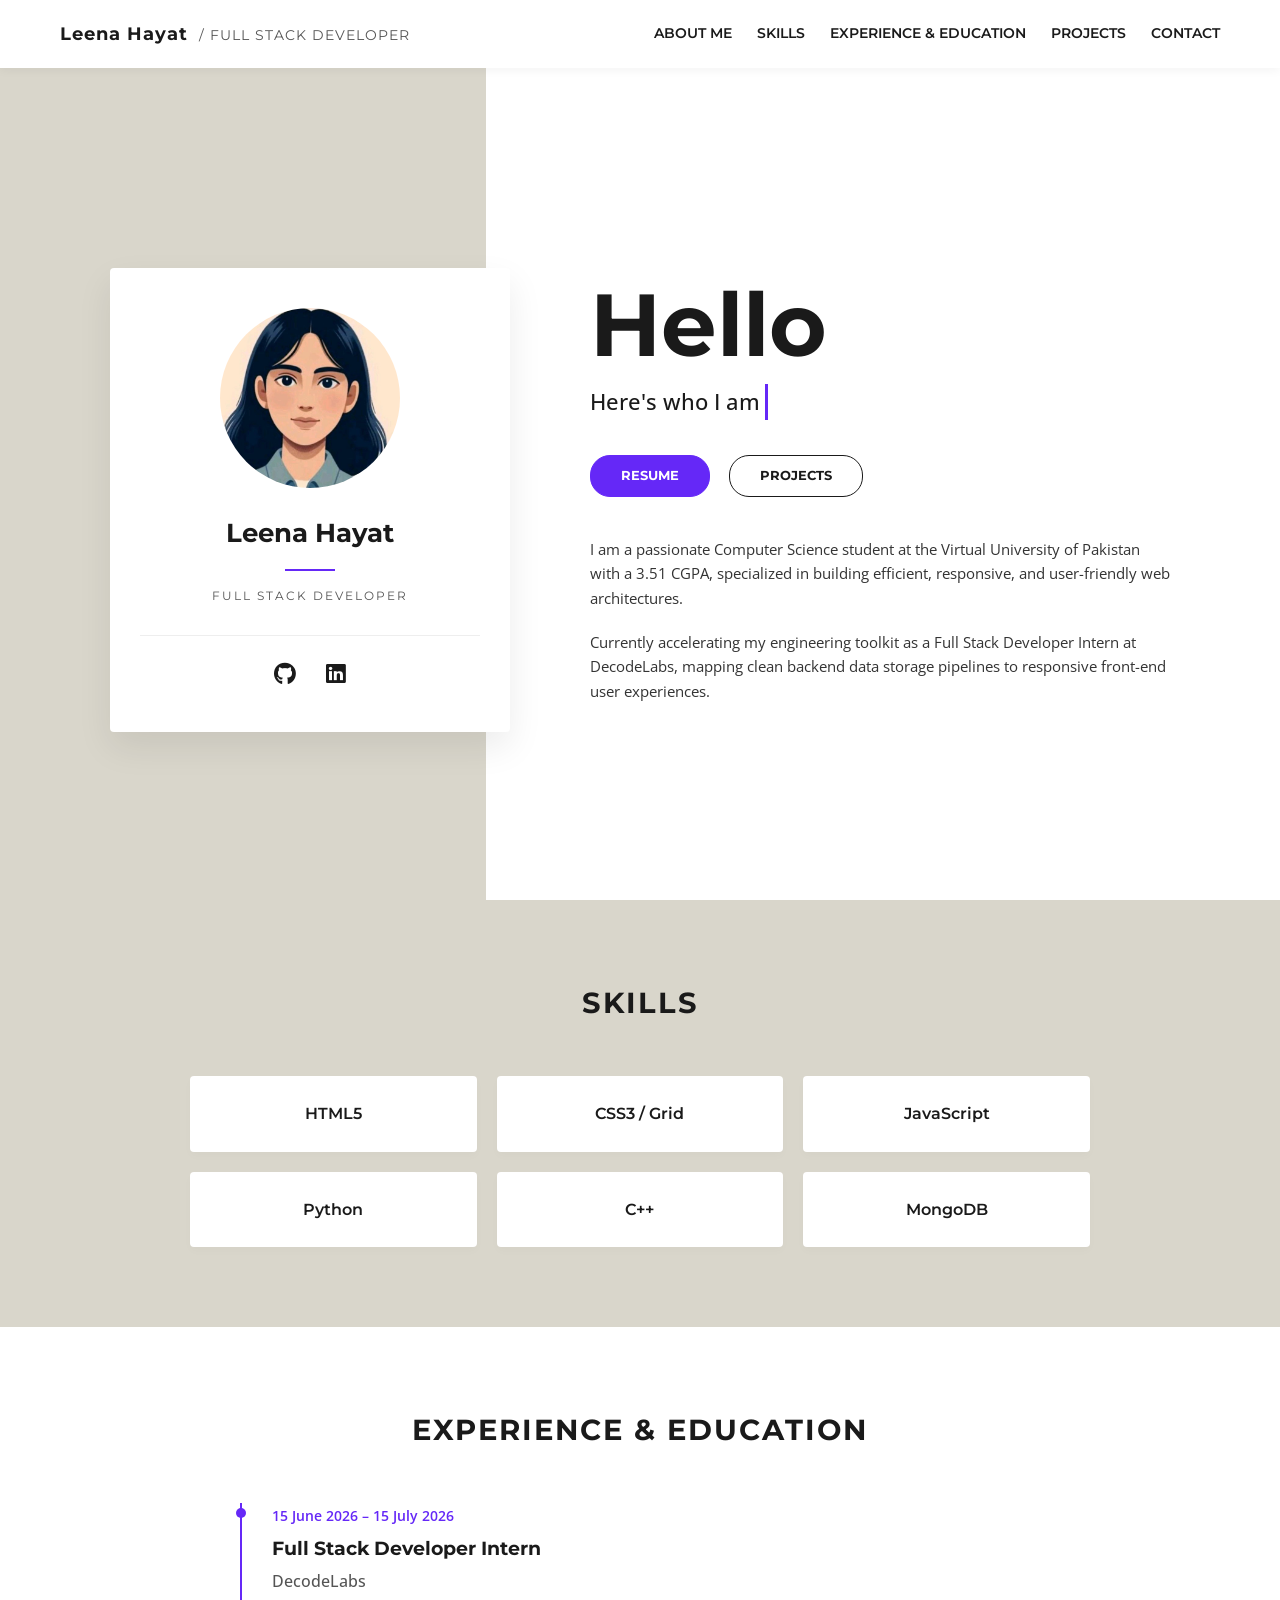
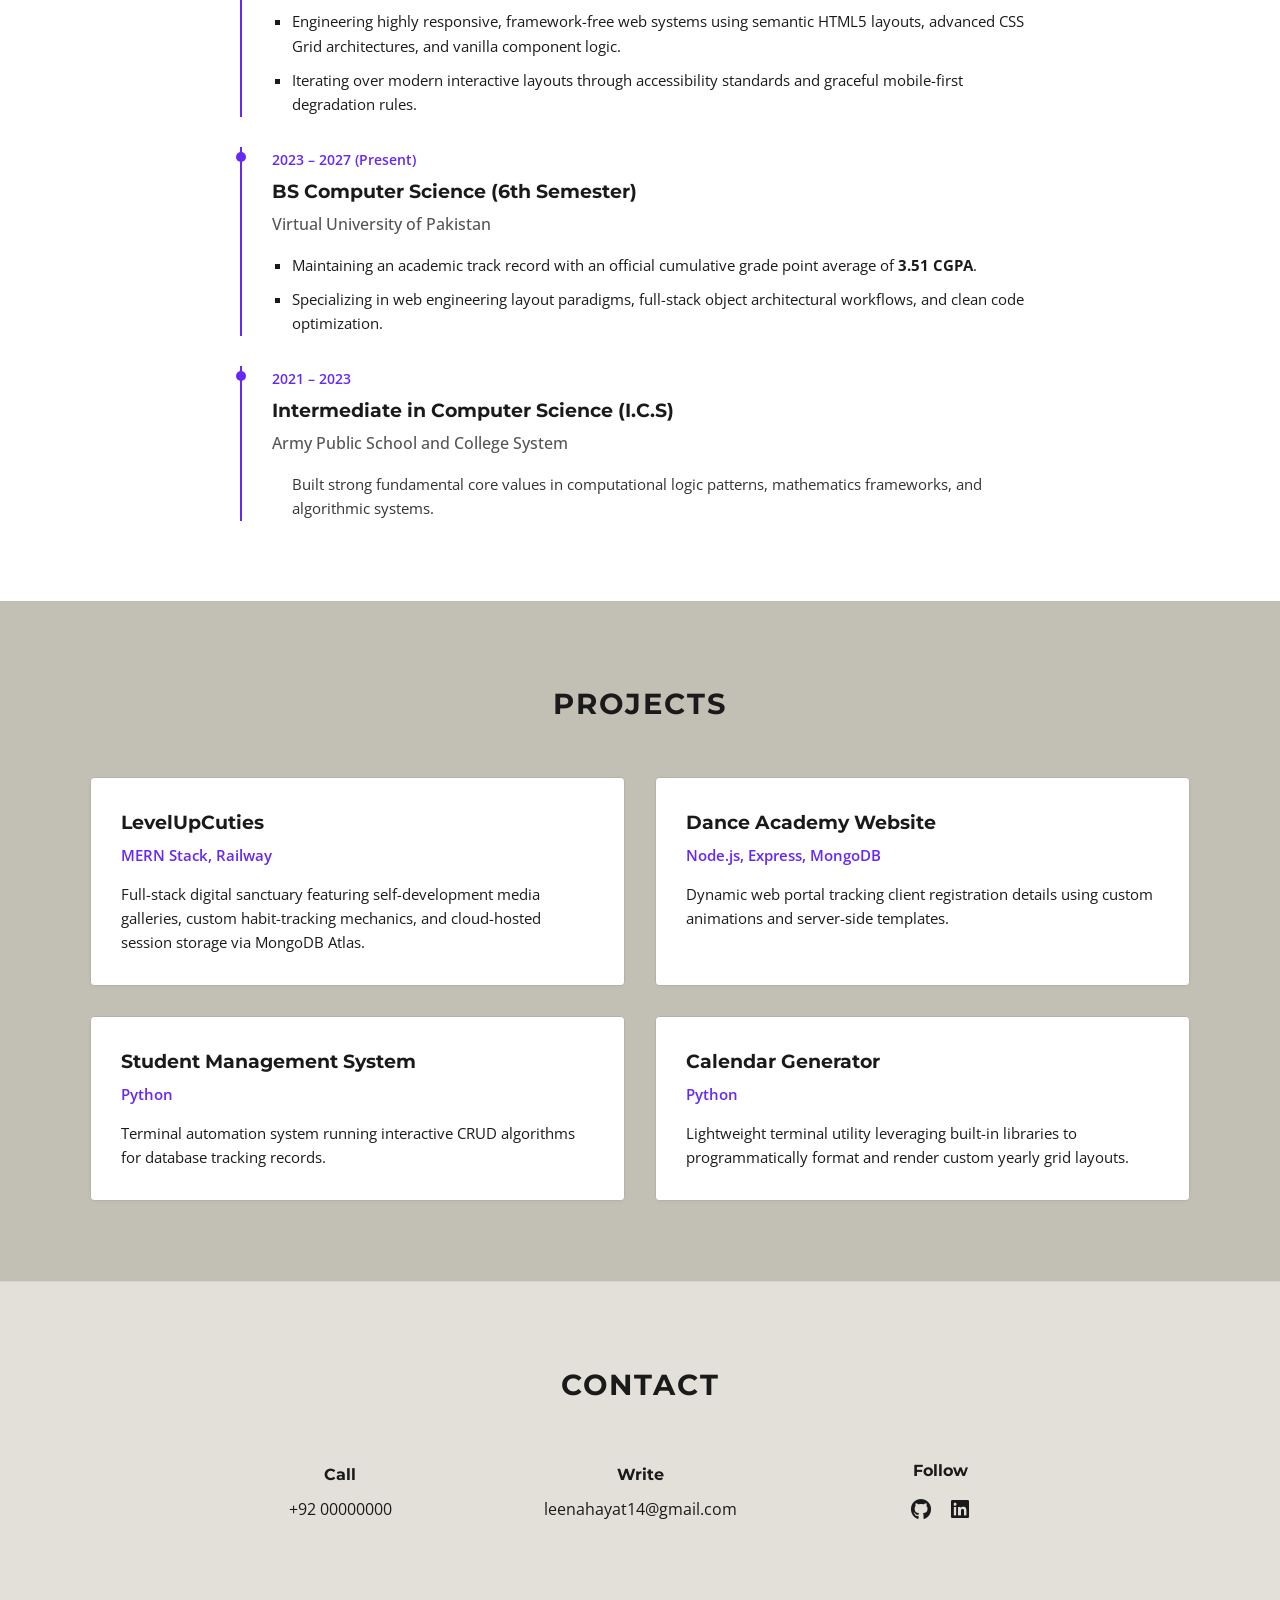
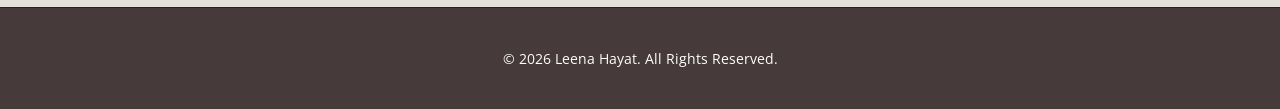
==== index.html @ e0d5264b "Rename mainpage.html to index.html" ====
<!DOCTYPE html>
<html lang="en">
<head>
    <meta charset="UTF-8">
    <meta name="viewport" content="width=device-width, initial-scale=1.0">
    <title>Leena Hayat | Portfolio</title>
    <link rel="stylesheet" href="style.css">
    <link rel="preconnect" href="https://fonts.googleapis.com">
    <link rel="preconnect" href="https://fonts.gstatic.com" crossorigin>
    <link href="https://fonts.googleapis.com/css2?family=Montserrat:wght@400;600;700&family=Open+Sans:wght@400;500&display=swap" rel="stylesheet">
    <link rel="stylesheet" href="https://cdnjs.cloudflare.com/ajax/libs/font-awesome/6.4.0/css/all.min.css">
</head>
<body>

    <header class="navbar">
        <div class="nav-container">
            <div class="logo">
                <strong>Leena Hayat</strong> <span class="title-sub">/ FULL STACK DEVELOPER</span>
            </div>
            <button class="menu-toggle" aria-label="Toggle Navigation" onclick="toggleMenu()">☰</button>
            <nav class="nav-links" id="navLinks">
                <a href="#hero" onclick="toggleMenu()">ABOUT ME</a>
                <a href="#skills" onclick="toggleMenu()">SKILLS</a>
                <a href="#experience" onclick="toggleMenu()">EXPERIENCE & EDUCATION</a>
                <a href="#projects" onclick="toggleMenu()">PROJECTS</a>
                <a href="#contact" onclick="toggleMenu()">CONTACT</a>
            </nav>
        </div>
    </header>

    <main class="hero-wrapper" id="hero">
        <div class="hero-container">
            
            <div class="profile-card">
                <div class="avatar-container">
                    <img src="leenaprofile.jpeg" alt="Leena Hayat" class="profile-img">
                </div>
                <h2>Leena Hayat</h2>
                <div class="divider"></div>
                <p class="card-sub">FULL STACK DEVELOPER</p>
                <div class="card-socials">
                    <a href="https://github.com/leenahayat" target="_blank" title="GitHub"><i class="fab fa-github"></i></a>
                    <a href="https://www.linkedin.com/in/leena-hayat/" target="_blank" title="LinkedIn"><i class="fab fa-linkedin"></i></a>
                </div>
            </div>

            <div class="hero-text-content">
                <h1 class="main-heading" id="typewriter-title"></h1>
                <p class="tagline" id="typewriter-sub"></p>
                
                <div class="cta-buttons">
                    <a href="Leena_Hayat_CV_.pdf" target="_blank" class="btn btn-primary">RESUME</a>
                    <a href="#projects" class="btn btn-secondary">PROJECTS</a>
                </div>

                <div class="about-paragraphs">
                    <p>I am a passionate Computer Science student at the Virtual University of Pakistan with a 3.51 CGPA, specialized in building efficient, responsive, and user-friendly web architectures.</p>
                    <p>Currently accelerating my engineering toolkit as a Full Stack Developer Intern at DecodeLabs, mapping clean backend data storage pipelines to responsive front-end user experiences.</p>
                </div>
            </div>

        </div>
    </main>

    <section class="skills-section" id="skills">
        <h2 class="section-title">SKILLS</h2>
        <div class="skills-grid">
            <div class="skill-card">HTML5</div>
            <div class="skill-card">CSS3 / Grid</div>
            <div class="skill-card">JavaScript</div>
            <div class="skill-card">Python</div>
            <div class="skill-card">C++</div>
            <div class="skill-card">MongoDB</div>
        </div>
    </section>

    <section class="experience-section" id="experience">
        <h2 class="section-title">EXPERIENCE & EDUCATION</h2>
        <div class="timeline-container">
            
            <div class="experience-box">
                <span class="timeline-date">15 June 2026 – 15 July 2026</span>
                <h3>Full Stack Developer Intern</h3>
                <h4 class="company-name">DecodeLabs</h4>
                <ul class="exp-details">
                    <li>Engineering highly responsive, framework-free web systems using semantic HTML5 layouts, advanced CSS Grid architectures, and vanilla component logic.</li>
                    <li>Iterating over modern interactive layouts through accessibility standards and graceful mobile-first degradation rules.</li>
                </ul>
            </div>

            <div class="experience-box">
                <span class="timeline-date">2023 – 2027 (Present)</span>
                <h3>BS Computer Science (6th Semester)</h3>
                <h4 class="company-name">Virtual University of Pakistan</h4>
                <ul class="exp-details">
                    <li>Maintaining an academic track record with an official cumulative grade point average of <strong>3.51 CGPA</strong>.</li>
                    <li>Specializing in web engineering layout paradigms, full-stack object architectural workflows, and clean code optimization.</li>
                </ul>
            </div>

            <div class="experience-box">
                <span class="timeline-date">2021 – 2023</span>
                <h3>Intermediate in Computer Science (I.C.S)</h3>
                <h4 class="company-name">Army Public School and College System</h4>
                <p style="font-size: 0.95rem; margin-top: 8px; color: #333333; padding-left: 20px;">
                    Built strong fundamental core values in computational logic patterns, mathematics frameworks, and algorithmic systems.
                </p>
            </div>

        </div>
    </section>

    <section class="projects-section" id="projects">
        <h2 class="section-title">PROJECTS</h2>
        
        <div class="gallery-wrapper-mobile">
            <div class="projects-grid" id="projectGrid">
                
                <a href="https://github.com/leenahayat" target="_blank" class="project-card">
                    <h3>LevelUpCuties</h3>
                    <p class="proj-stack">MERN Stack, Railway</p>
                    <p>Full-stack digital sanctuary featuring self-development media galleries, custom habit-tracking mechanics, and cloud-hosted session storage via MongoDB Atlas.</p>
                </a>

                <a href="https://github.com/leenahayat" target="_blank" class="project-card">
                    <h3>Dance Academy Website</h3>
                    <p class="proj-stack">Node.js, Express, MongoDB</p>
                    <p>Dynamic web portal tracking client registration details using custom animations and server-side templates.</p>
                </a>

                <a href="https://github.com/leenahayat" target="_blank" class="project-card">
                    <h3>Student Management System</h3>
                    <p class="proj-stack">Python</p>
                    <p>Terminal automation system running interactive CRUD algorithms for database tracking records.</p>
                </a>

                <a href="https://github.com/leenahayat" target="_blank" class="project-card">
                    <h3>Calendar Generator</h3>
                    <p class="proj-stack">Python</p>
                    <p>Lightweight terminal utility leveraging built-in libraries to programmatically format and render custom yearly grid layouts.</p>
                </a>

            </div>

            <div class="gallery-dots" id="galleryDots">
                <span class="dot active"></span>
                <span class="dot"></span>
                <span class="dot"></span>
                <span class="dot"></span>
            </div>
        </div>
    </section>

    <section class="contact-section" id="contact">
        <h2 class="section-title">CONTACT</h2>
        <div class="contact-info-grid">
            <div class="contact-item">
                <strong>Call</strong>
                <p>+92 00000000</p>
            </div>
            <div class="contact-item">
                <strong>Write</strong>
                <p>leenahayat14@gmail.com</p>
            </div>
            <div class="contact-item">
                <strong>Follow</strong>
                <div class="footer-socials">
                    <a href="https://github.com/leenahayat" target="_blank" title="GitHub"><i class="fab fa-github"></i></a>
                    <a href="https://www.linkedin.com/in/leena-hayat/" target="_blank" title="LinkedIn"><i class="fab fa-linkedin"></i></a>
                </div>
            </div>
        </div>
    </section>

    <footer class="footer">
        <p>&copy; 2026 Leena Hayat. All Rights Reserved.</p>
    </footer>

    <script>
        // Navbar toggle control
        function toggleMenu() {
            const navLinks = document.getElementById('navLinks');
            const toggleBtn = document.querySelector('.menu-toggle');
            
            if(window.innerWidth <= 768) {
                navLinks.classList.toggle('active');
                toggleBtn.textContent = navLinks.classList.contains('active') ? '✕' : '☰';
            }
        }

        // Asynchronous Typewriter Animation Engine
        const titleText = "Hello";
        const subText = "Here's who I am & what I do";
        
        let titleIndex = 0;
        let subIndex = 0;
        
        const titleElement = document.getElementById("typewriter-title");
        const subElement = document.getElementById("typewriter-sub");

        function typeTitle() {
            if (titleIndex < titleText.length) {
                titleElement.innerHTML += titleText.charAt(titleIndex);
                titleIndex++;
                setTimeout(typeTitle, 120); // Speed of "Hello" typing
            } else {
                titleElement.style.borderRight = "none";
                setTimeout(typeSub, 400);
            }
        }

        function typeSub() {
            subElement.style.borderRight = "3px solid var(--color-accent)";
            
            if (subIndex < subText.length) {
                subElement.innerHTML += subText.charAt(subIndex);
                subIndex++;
                setTimeout(typeSub, 60); // Speed of tagline typing
            }
        }

        // Mobile Gallery Carousel Navigation Dots Dynamic Sync Tracker
        const projectGrid = document.getElementById('projectGrid');
        const dots = document.querySelectorAll('.gallery-dots .dot');

        if (projectGrid && dots.length > 0) {
            projectGrid.addEventListener('scroll', () => {
                const scrollLeft = projectGrid.scrollLeft;
                const cardWidth = projectGrid.querySelector('.project-card').clientWidth + 16; // Include structural card gap
                const activeIndex = Math.round(scrollLeft / cardWidth);
                
                dots.forEach((dot, index) => {
                    if (index === activeIndex) {
                        dot.classList.add('active');
                    } else {
                        dot.classList.remove('active');
                    }
                });
            });
        }

        // Initialize script on document load
        window.addEventListener("DOMContentLoaded", () => {
            titleElement.style.borderRight = "3px solid var(--color-accent)";
            setTimeout(typeTitle, 500);
        });
    </script>
</body>
</html>
---- style.css ----
:root {
    --bg-warm-canvas: #D9D6CB;    
    --bg-projects-darker: #C2BFB4; 
    --color-accent: #6528F7;      
    --color-dark: #1A1A1A;        
    --color-darkest-grey: #463a3a; 
    --color-muted: #555555;      
    --font-headings: 'Montserrat', sans-serif;
    --font-body: 'Open Sans', sans-serif;
}

* {
    margin: 0;
    padding: 0;
    box-sizing: border-box;
}

html {
    scroll-behavior: smooth;
}

body {
    background-color: #FFFFFF;
    color: var(--color-dark);
    font-family: var(--font-body);
    line-height: 1.6;
    overflow-x: hidden;
}


.navbar {
    position: fixed;
    top: 0;
    left: 0;
    width: 100%;
    background: #FFFFFF;
    z-index: 9999;
    box-shadow: 0 2px 10px rgba(0, 0, 0, 0.05);
}

.nav-container {
    max-width: 1200px;
    margin: 0 auto;
    display: flex;
    justify-content: space-between;
    align-items: center;
    padding: 20px 20px;
    position: relative;
}

.logo {
    font-family: var(--font-headings);
    font-size: 1.1rem;
    letter-spacing: 1px;
}

.title-sub {
    color: var(--color-muted);
    font-size: 0.85rem;
    font-weight: 400;
    margin-left: 5px;
}

.nav-links {
    display: flex;
    align-items: center;
}

.nav-links a {
    text-decoration: none;
    color: var(--color-dark);
    font-family: var(--font-headings);
    font-size: 0.85rem;
    font-weight: 600;
    margin-left: 25px;
    transition: color 0.2s ease;
}

.nav-links a:hover {
    color: var(--color-accent);
}

.menu-toggle {
    display: none;
    background: none;
    border: none;
    font-size: 1.8rem;
    cursor: pointer;
    color: var(--color-dark);
    z-index: 10000;
}


.hero-wrapper {
    min-height: 100vh;
    padding-top: 100px;
    display: flex;
    align-items: center;
    position: relative;
}

.hero-wrapper::before {
    content: '';
    position: absolute;
    top: 0;
    left: 0;
    width: 38%;
    height: 100%;
    background-color: var(--bg-warm-canvas);
    z-index: -1;
}

.hero-container {
    max-width: 1100px;
    margin: 0 auto;
    width: 100%;
    display: grid;
    grid-template-columns: 400px 1fr;
    gap: 60px;
    padding: 40px 20px;
    align-items: center;
}


.profile-card {
    background: #FFFFFF;
    box-shadow: 0 15px 35px rgba(0, 0, 0, 0.08);
    border-radius: 4px;
    padding: 40px 30px;
    text-align: center;
}

.avatar-container {
    width: 180px;
    height: 180px;
    border-radius: 50%;
    margin: 0 auto 25px auto;
    overflow: hidden;
    background: rgba(0, 0, 0, 0.05);
}

.profile-img {
    width: 100%;
    height: 100%;
    object-fit: cover;
}

.profile-card h2 {
    font-family: var(--font-headings);
    font-size: 1.6rem;
    margin-bottom: 15px;
}

.divider {
    width: 50px;
    height: 2px;
    background-color: var(--color-accent);
    margin: 0 auto 15px auto;
}

.card-sub {
    font-family: var(--font-headings);
    letter-spacing: 2px;
    font-size: 0.75rem;
    color: var(--color-muted);
    margin-bottom: 30px;
}

.card-socials {
    display: flex;
    justify-content: center;
    gap: 30px;
    border-top: 1px solid #EEEEEE;
    padding-top: 20px;
}

.card-socials a {
    text-decoration: none;
    color: var(--color-dark);
    font-size: 1.4rem;
    transition: color 0.2s ease;
}

.card-socials a:hover {
    color: var(--color-accent);
}

/* Right Narrative Grid Column */
.hero-text-content {
    padding-left: 20px;
}

.main-heading {
    font-family: var(--font-headings);
    font-size: 5.5rem;
    font-weight: 700;
    line-height: 1.1;
    display: inline-block;
    padding-right: 5px;
    margin-bottom: 10px;
    white-space: nowrap;
    animation: blinkCursor 0.8s step-end infinite;
}

.tagline {
    font-size: 1.4rem;
    margin-bottom: 35px;
    font-weight: 500;
    display: block;
    width: max-content;
    max-width: 100%;
    padding-right: 5px;
    white-space: nowrap;
    animation: blinkCursor 0.8s step-end infinite;
}

@media (max-width: 480px) {
    .main-heading, .tagline {
        white-space: normal !important;
        border-right: none !important;
        animation: none !important;
    }
}

@keyframes blinkCursor {
    from, to { border-color: transparent }
    50% { border-color: var(--color-accent); }
}

.cta-buttons {
    margin-bottom: 40px;
}

.btn {
    display: inline-block;
    padding: 10px 30px;
    border-radius: 20px;
    text-decoration: none;
    font-family: var(--font-headings);
    font-size: 0.8rem;
    font-weight: 700;
    margin-right: 15px;
    transition: all 0.2s ease;
}

.btn-primary {
    background-color: var(--color-accent);
    color: #FFFFFF;
    border: 1px solid var(--color-accent);
}

.btn-primary:hover {
    background-color: #4C11D3;
}

.btn-secondary {
    background-color: transparent;
    color: var(--color-dark);
    border: 1px solid var(--color-dark);
}

.btn-secondary:hover {
    background-color: var(--color-dark);
    color: #FFFFFF;
}

.about-paragraphs p {
    margin-bottom: 20px;
    color: #333333;
    font-size: 0.95rem;
}

/* --- Section Standards --- */
.section-title {
    font-family: var(--font-headings);
    text-align: center;
    font-size: 1.8rem;
    letter-spacing: 2px;
    margin-bottom: 50px;
    position: relative;
}


.skills-section {
    background-color: var(--bg-warm-canvas);
    padding: 80px 20px;
}

.skills-grid {
    max-width: 900px;
    margin: 0 auto;
    display: grid;
    grid-template-columns: repeat(3, 1fr);
    gap: 20px;
}

.skill-card {
    background: #FFFFFF;
    padding: 25px;
    text-align: center;
    font-family: var(--font-headings);
    font-weight: 600;
    border-radius: 4px;
    box-shadow: 0 4px 10px rgba(0,0,0,0.02);
    position: relative;
    overflow: hidden;
    transition: transform 0.3s cubic-bezier(0.25, 1, 0.5, 1), box-shadow 0.3s ease;
}

.skill-card:hover {
    transform: translateY(-5px);
    box-shadow: 0 12px 24px rgba(0, 0, 0, 0.12);
}

.skill-card::before, .project-card::before {
    content: '';
    position: absolute;
    top: 0;
    left: -150%;
    width: 50%;
    height: 100%;
    background: linear-gradient(to right, rgba(255,255,255,0) 0%, rgba(255,255,255,0.4) 50%, rgba(255,255,255,0) 100%);
    transform: skewX(-25deg);
}

.skill-card:hover::before, .project-card:hover::before {
    animation: shineEffect 0.75s ease-in-out;
}

@keyframes shineEffect {
    100% { left: 200%; }
}


.experience-section {
    padding: 80px 20px;
    background: #FFFFFF;
}

.timeline-container {
    max-width: 800px;
    margin: 0 auto;
}

.experience-box {
    border-left: 2px solid var(--color-accent);
    padding-left: 30px;
    position: relative;
    margin-bottom: 30px;
}

.experience-box:last-child {
    margin-bottom: 0;
}

.experience-box::before {
    content: '';
    position: absolute;
    left: -6px;
    top: 5px;
    width: 10px;
    height: 10px;
    background-color: var(--color-accent);
    border-radius: 50%;
}

.timeline-date {
    font-weight: 600;
    color: var(--color-accent);
    font-size: 0.9rem;
}

.experience-box h3 {
    font-family: var(--font-headings);
    margin: 5px 0;
}

.company-name {
    color: var(--color-muted);
    font-weight: 500;
    margin-bottom: 15px;
}

.exp-details {
    list-style-type: square;
    padding-left: 20px;
}

.exp-details li {
    margin-bottom: 10px;
    font-size: 0.95rem;
}


.projects-section {
    padding: 80px 20px;
    background-color: var(--bg-projects-darker);
}

.projects-grid {
    max-width: 1100px;
    margin: 0 auto;
    display: grid;
    grid-template-columns: repeat(2, 1fr);
    gap: 30px;
}

.project-card {
    background: #FFFFFF;
    border: 1px solid #B5B2A8;
    padding: 30px;
    border-radius: 4px;
    box-shadow: 0 2px 5px rgba(0,0,0,0.02);
    text-decoration: none;
    color: inherit;
    display: block;
    position: relative;
    overflow: hidden;
    transition: transform 0.3s cubic-bezier(0.25, 1, 0.5, 1), box-shadow 0.3s ease, border-color 0.3s ease;
}

.project-card:hover {
    transform: translateY(-6px);
    box-shadow: 0 15px 30px rgba(0, 0, 0, 0.15);
    border-color: var(--color-accent);
}

.project-card h3 {
    font-family: var(--font-headings);
    margin-bottom: 5px;
}

.proj-stack {
    font-size: 0.8rem;
    color: var(--color-accent);
    font-weight: 600;
    margin-bottom: 15px;
}

.project-card p {
    font-size: 0.95rem;
}


.gallery-dots {
    display: none;
}

.contact-section {
    padding: 80px 20px;
    background: rgba(217, 214, 203, 0.75);
    backdrop-filter: blur(10px);
    -webkit-backdrop-filter: blur(10px);
    border-top: 1px solid rgba(0, 0, 0, 0.05);
}

.contact-info-grid {
    max-width: 900px;
    margin: 0 auto;
    display: grid;
    grid-template-columns: repeat(3, 1fr);
    text-align: center;
    align-items: center;
}

.contact-item strong {
    font-family: var(--font-headings);
    display: block;
    margin-bottom: 10px;
}

.footer-socials {
    display: flex;
    justify-content: center;
    gap: 20px;
}

.footer-socials a {
    color: var(--color-dark);
    font-size: 1.3rem;
    transition: color 0.2s ease;
}

.footer-socials a:hover {
    color: var(--color-accent);
}


.footer {
    background: var(--color-darkest-grey); 
    color: #FFFFFF; 
    text-align: center;
    padding: 40px 20px;
    border-top: 1px solid #222222;
    font-size: 0.85rem;
}

.footer p { color: #FFFFFF; }


@media (max-width: 1024px) {
    .hero-container {
        grid-template-columns: 1fr;
        justify-content: center;
    }
    .hero-wrapper::before {
        width: 100%;
        height: 450px;
    }
    .profile-card {
        max-width: 450px;
        margin: 0 auto;
    }
    .hero-text-content {
        text-align: center;
        padding-left: 0;
    }
}

@media screen and (max-width: 768px) {
    
    .menu-toggle {
        display: block;
    }

    .title-sub {
        display: none;
    }

    .nav-links {
        display: flex;
        flex-direction: column;
        position: absolute;
        top: 100%;
        left: 0;
        width: 100%;
        background-color: #FFFFFF;
        box-shadow: 0 8px 16px rgba(0, 0, 0, 0.08);
        padding: 0;
        max-height: 0;
        overflow: hidden;
        transition: max-height 0.3s cubic-bezier(0.4, 0, 0.2, 1), padding 0.3s ease;
    }

    .nav-links.active {
        max-height: 360px;
        padding: 10px 0;
        border-top: 1px solid #F5F5F5;
    }

    .nav-links a {
        width: 100%;
        text-align: center;
        padding: 12px 0 !important;
        margin: 0 !important;
        font-size: 0.9rem !important;
        font-weight: 600;
        color: var(--color-dark);
        border-bottom: 1px solid #FAFAFA;
    }

    .nav-links a:last-child { border-bottom: none; }
    .nav-links a:hover { background-color: #F9F9F9; color: var(--color-accent); }
    
 
    .hero-container {
        display: flex;
        flex-direction: column;
        align-items: center;
        text-align: center;
        padding: 2rem 1rem;
    }

    .profile-card {
        width: 100%;
        max-width: 320px;
        margin-bottom: 2.5rem;
        box-shadow: 0 8px 24px rgba(0, 0, 0, 0.06);
        border-radius: 16px;
        padding: 2rem 1.5rem;
    }

    .hero-text-content {
        width: 100%;
        display: flex;
        flex-direction: column;
        align-items: center; 
    }

    .main-heading {
        font-size: 2.5rem !important;
        margin-bottom: 0.5rem;
        text-align: center;
        display: block; 
        padding-right: 0;
    }


    .tagline {
        font-size: 1.1rem !important;
        text-align: center !important;
        margin: 0 auto 2rem auto !important; 
        padding-right: 0 !important;
        display: inline-block !important;
        width: auto !important;
    }

    .about-paragraphs p {
        font-size: 0.95rem;
        line-height: 1.6;
        text-align: justify;
        text-align-last: center;
        margin-bottom: 1rem;
        padding: 0 0.5rem;
    }

    .cta-buttons {
        display: flex;
        justify-content: center;
        gap: 12px;
        margin-bottom: 2rem;
        width: 100%;
    }

    .btn {
        width: 45%;
        padding: 10px 0;
        font-size: 0.9rem;
        margin-right: 0 !important;
    }

 
    .skills-grid {
        display: grid !important;
        grid-template-columns: repeat(2, 1fr) !important;
        gap: 12px !important;
        padding: 0 1rem;
    }

    .skill-card {
        padding: 14px 8px !important;
        font-size: 0.9rem !important;
        font-weight: 600;
        border-radius: 8px;
    }

    .experience-section { padding: 3rem 1rem !important; }
    .experience-box { padding: 1.5rem !important; margin-bottom: 1.5rem !important; border-radius: 12px; }
    .experience-box h3 { font-size: 1.15rem; }
    .exp-details { padding-left: 18px !important; }
    .exp-details li { font-size: 0.9rem !important; margin-bottom: 8px; }

    .projects-section {
        padding: 3rem 0rem 2rem 0rem !important; 
    }

    .projects-section .section-title {
        padding: 0 1rem;
        margin-bottom: 30px;
    }

    .gallery-wrapper-mobile {
        width: 100%;
        display: flex;
        flex-direction: column;
        align-items: center;
    }

    .projects-grid {
        display: flex !important;
        flex-direction: row !important;
        gap: 16px;
        width: 100%;
        overflow-x: auto !important;
        scroll-snap-type: x mandatory;
        padding: 0 24px 20px 24px;
        scrollbar-width: none; 
    }

    .projects-grid::-webkit-scrollbar {
        display: none;
    }


    .project-card {
        flex: 0 0 calc(100% - 16px) !important; 
        max-width: 340px;
        scroll-snap-align: center;
        background: #FFFFFF;
        border: none !important; 
        padding: 24px !important;
        border-radius: 16px !important; 
        box-shadow: 0 8px 24px rgba(0, 0, 0, 0.06) !important;
        white-space: normal;
        text-align: left;
    }


    .gallery-dots {
        display: flex;
        justify-content: center;
        align-items: center;
        gap: 8px;
        margin-top: 5px;
        width: 100%;
    }

    .gallery-dots .dot {
        width: 8px;
        height: 8px;
        background-color: #B5B2A8;
        border-radius: 50%;
        transition: background-color 0.2s ease, transform 0.2s ease;
    }


    .gallery-dots .dot.active {
        background-color: var(--color-accent);
        transform: scale(1.1);
    }


    .contact-info-grid {
        grid-template-columns: 1fr !important;
        gap: 1.5rem !important;
        text-align: center;
    }
}
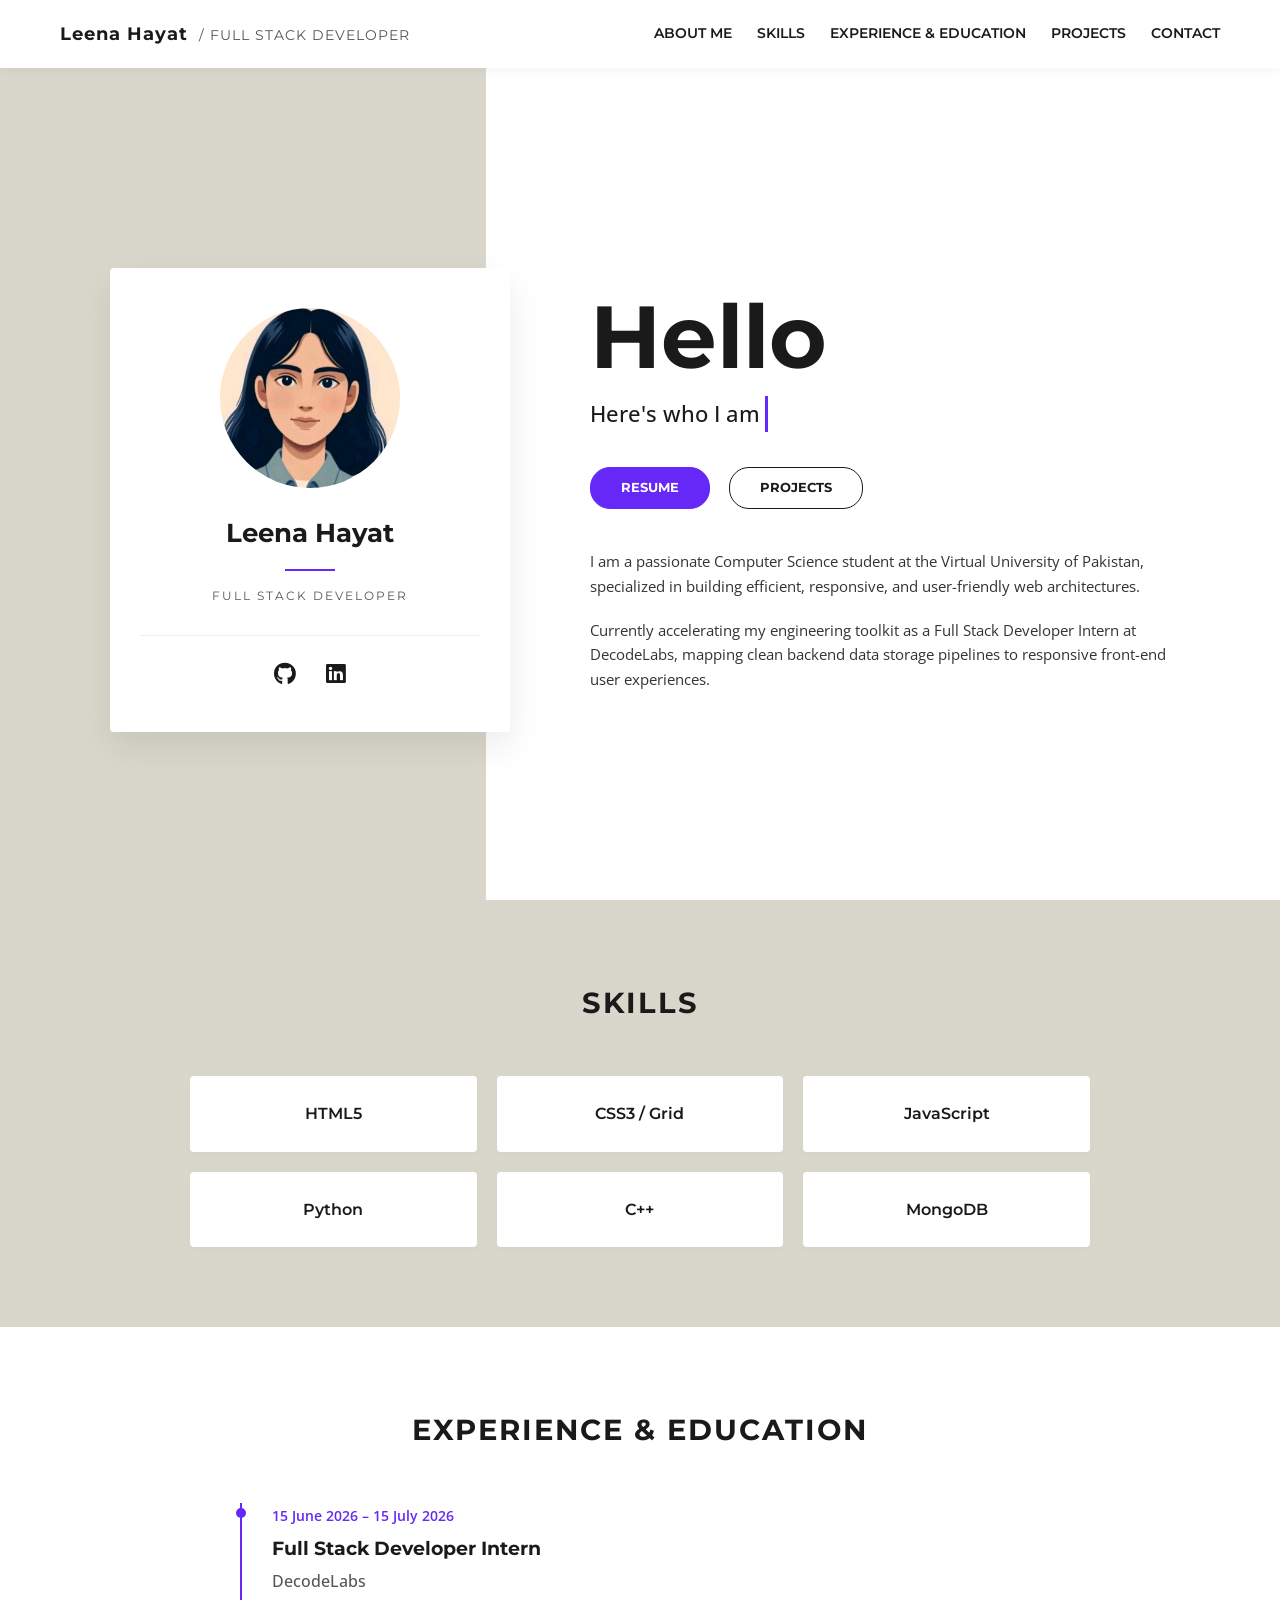
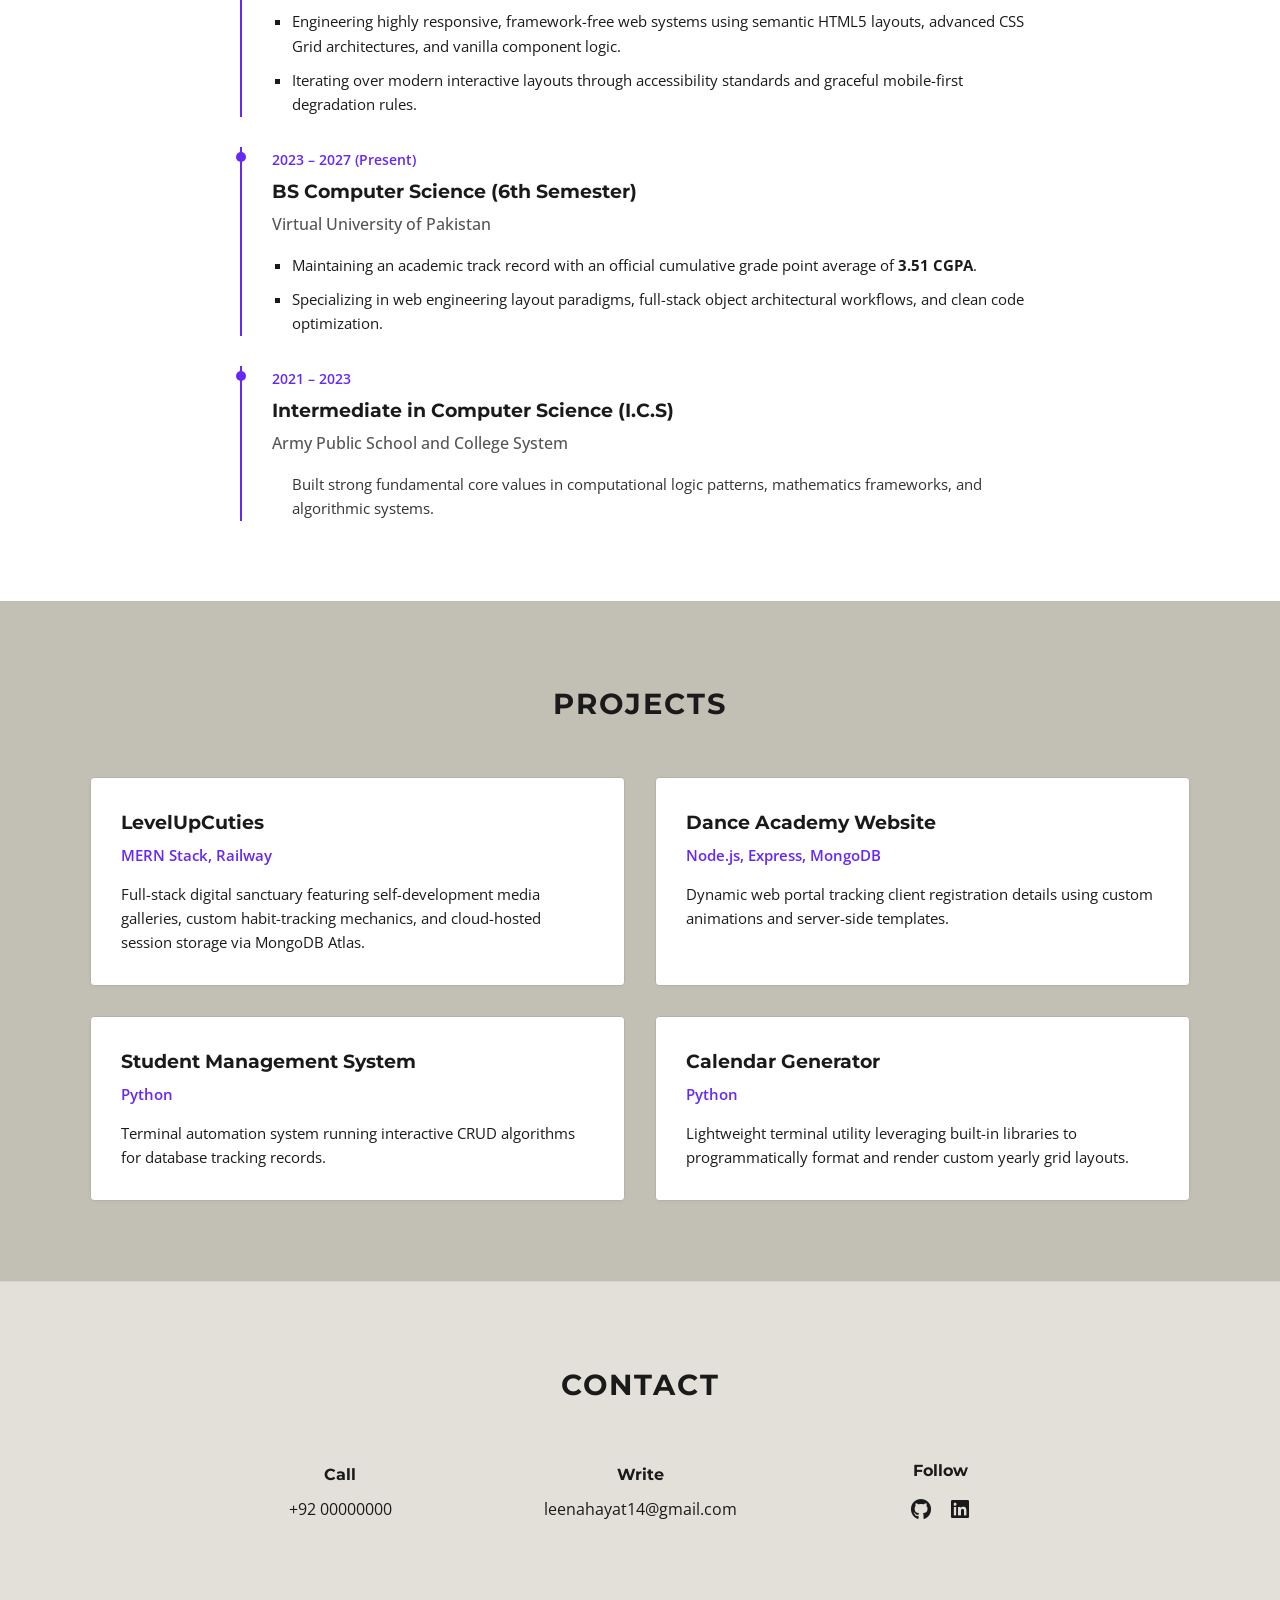
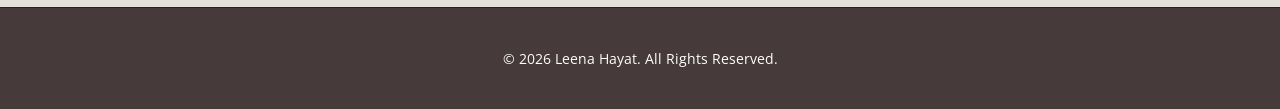
==== commit dee86cf4: "Update about paragraph in index.html Removed CGPA mention from about section." ====
--- a/index.html
+++ b/index.html
@@ -54,7 +54,7 @@
                 </div>
 
                 <div class="about-paragraphs">
-                    <p>I am a passionate Computer Science student at the Virtual University of Pakistan with a 3.51 CGPA, specialized in building efficient, responsive, and user-friendly web architectures.</p>
+                    <p>I am a passionate Computer Science student at the Virtual University of Pakistan, specialized in building efficient, responsive, and user-friendly web architectures.</p>
                     <p>Currently accelerating my engineering toolkit as a Full Stack Developer Intern at DecodeLabs, mapping clean backend data storage pipelines to responsive front-end user experiences.</p>
                 </div>
             </div>
